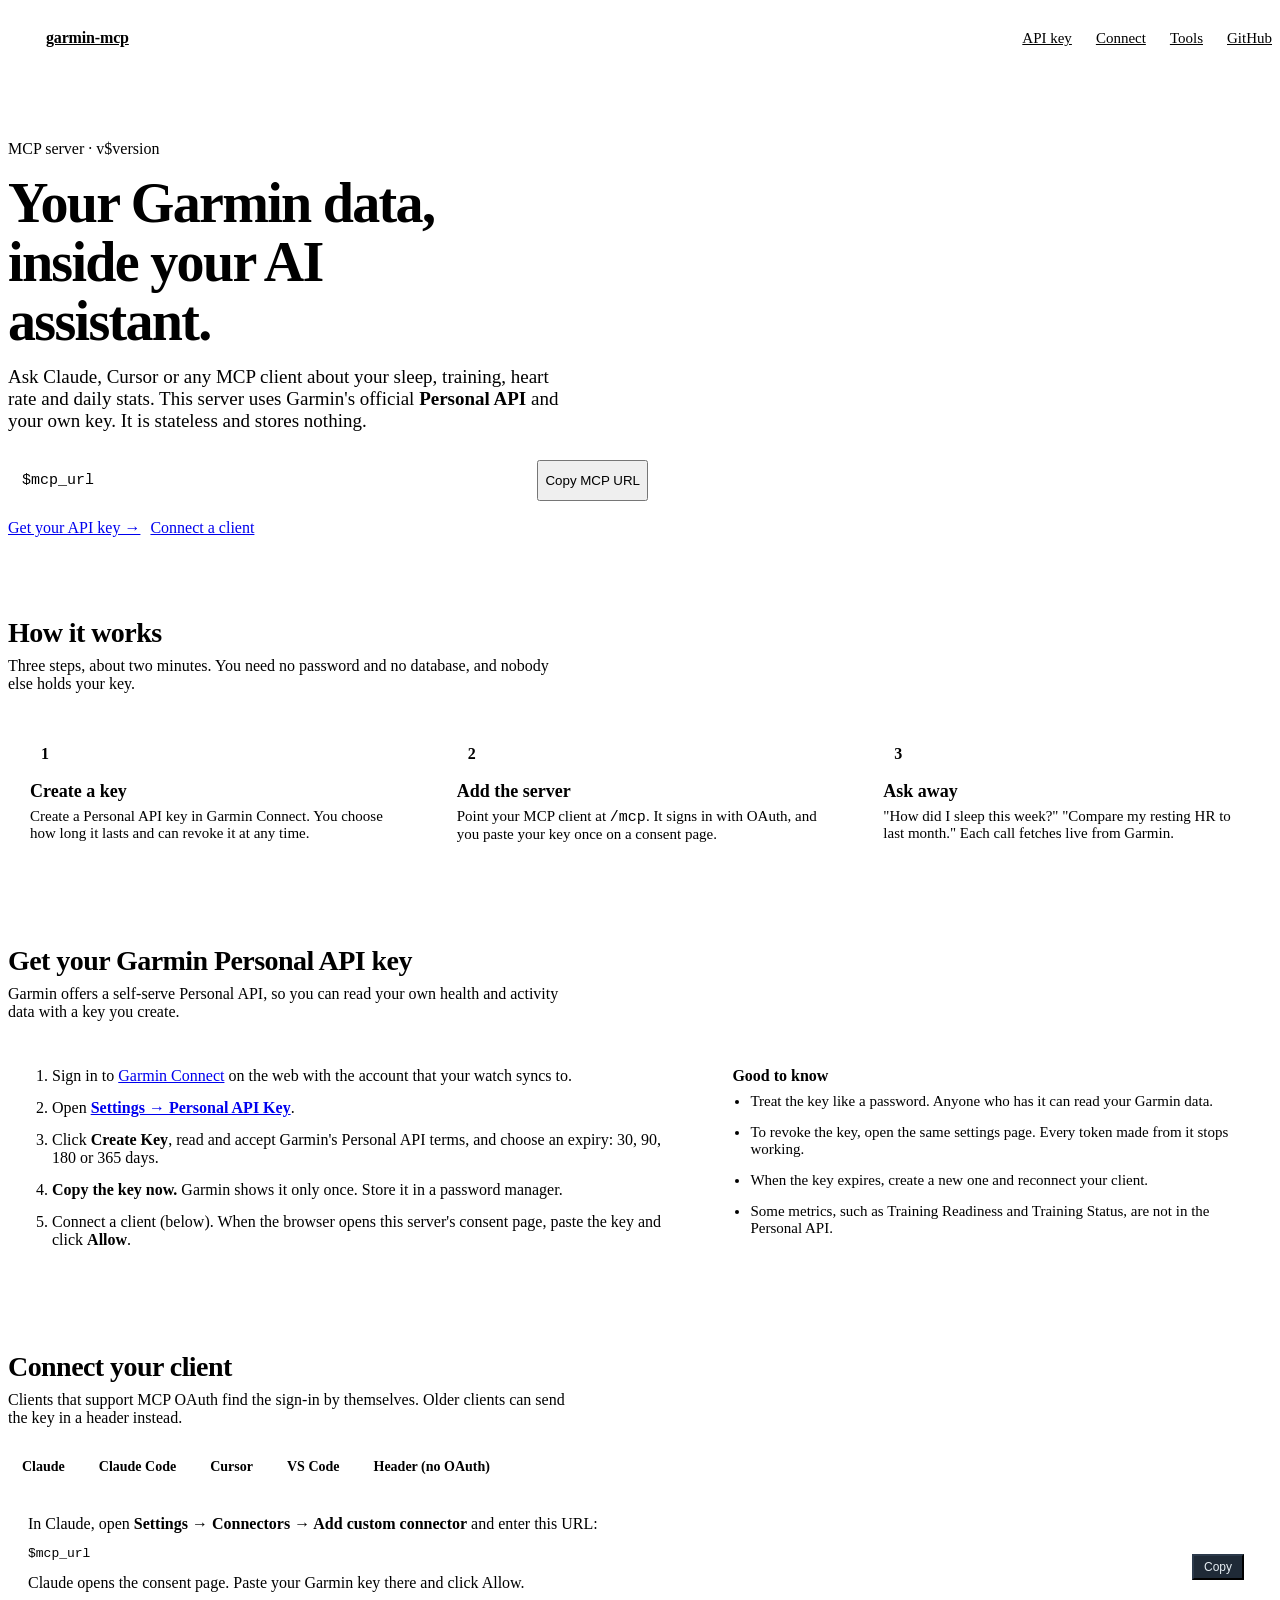
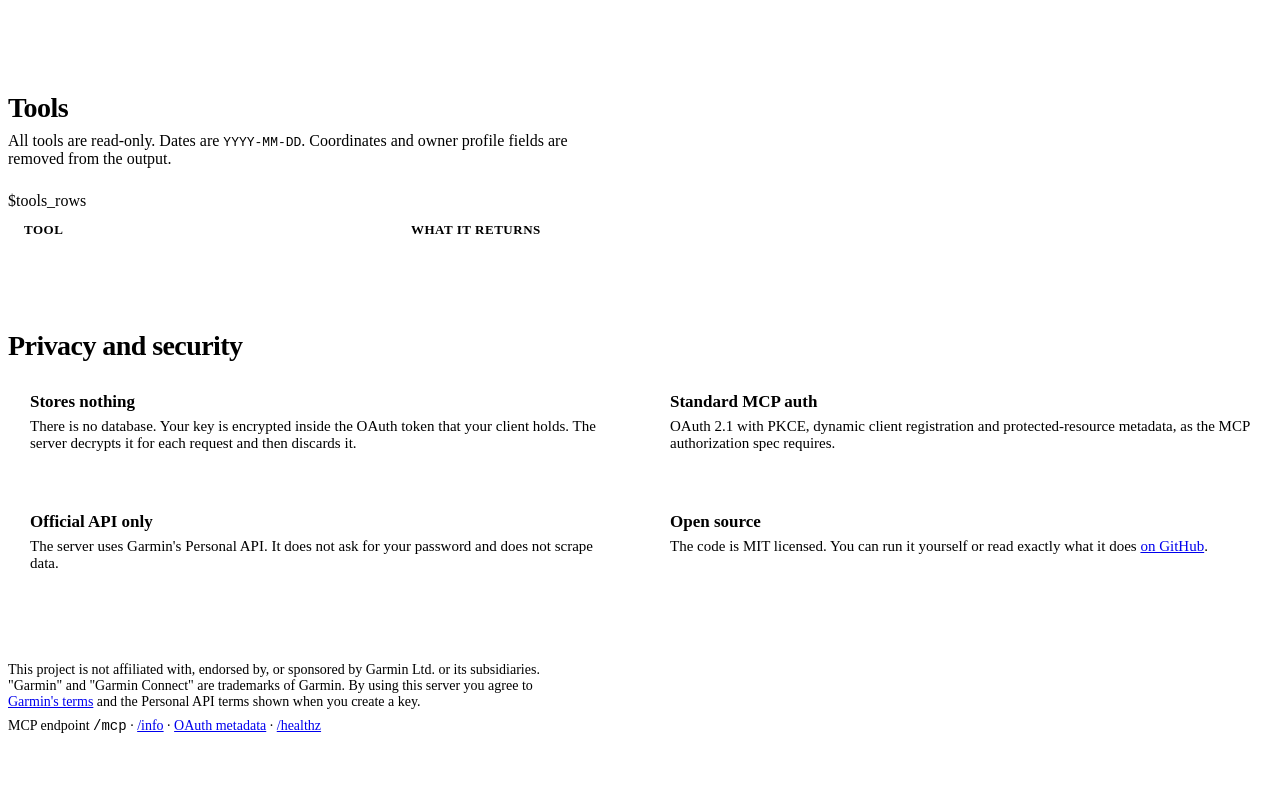
==== src/garmin_mcp/web/templates/index.html @ a0ed0093 "Move to uv, src layout and MCP OAuth 2.1 auth - uv project (uv.lock, dev dependency group); black + " ====
<!doctype html>
<html lang="en">
<head>
<meta charset="utf-8">
<meta name="viewport" content="width=device-width, initial-scale=1">
<title>Garmin MCP</title>
<meta name="description" content="Connect your own Garmin Connect data to Claude, Cursor and other MCP clients through Garmin's official Personal API. Stateless, open source, stores nothing.">
<style>
$css
header.top { border-bottom: 1px solid var(--border); background: var(--surface); }
header.top .wrap { display: flex; align-items: center; justify-content: space-between; height: 60px; }
.brand { display: flex; align-items: center; gap: 10px; font-weight: 800; letter-spacing: -.01em; color: var(--text); }
.brand:hover { text-decoration: none; }
.logo { width: 28px; height: 28px; border-radius: 8px; background: var(--accent); display: grid; place-items: center; }
.logo svg { width: 18px; height: 18px; }
nav a { color: var(--muted); margin-left: 20px; font-weight: 500; font-size: 15px; }
.hero { padding: 72px 0 40px; }
.hero h1 { font-size: clamp(34px, 6vw, 56px); line-height: 1.05; letter-spacing: -.03em; margin: 16px 0; max-width: 16ch; }
.hero p.lead { font-size: 19px; color: var(--muted); max-width: 60ch; margin: 0 0 28px; }
.endpoint { display: flex; gap: 8px; align-items: stretch; max-width: 640px; }
.endpoint code { flex: 1; min-width: 0; display: flex; align-items: center; padding: 12px 14px; border-radius: 10px; background: var(--surface); border: 1px solid var(--border); overflow-x: auto; white-space: nowrap; font-size: 15px; }
.cta { display: flex; gap: 10px; flex-wrap: wrap; margin-top: 18px; }
section { padding: 40px 0; }
section h2 { font-size: 28px; letter-spacing: -.02em; margin: 0 0 8px; }
section > .wrap > p.sub { color: var(--muted); margin: 0 0 24px; max-width: 70ch; }
.grid3 { display: grid; grid-template-columns: repeat(3, 1fr); gap: 16px; }
.step { padding: 22px; }
.step .n { width: 30px; height: 30px; border-radius: 50%; background: var(--accent-soft); color: var(--accent); font-weight: 800; display: grid; place-items: center; margin-bottom: 12px; }
.step h3 { margin: 0 0 6px; font-size: 18px; }
.step p { margin: 0; color: var(--muted); font-size: 15px; }
.guide { display: grid; grid-template-columns: 1.1fr .9fr; gap: 16px; }
.guide ol { margin: 0; padding: 22px 22px 22px 44px; }
.guide li { margin: 0 0 14px; }
.guide li:last-child { margin-bottom: 0; }
.guide aside { padding: 22px; }
.guide aside h3 { margin: 0 0 8px; font-size: 16px; }
.guide aside ul { margin: 0; padding-left: 18px; color: var(--muted); font-size: 15px; }
.tabs { display: flex; gap: 6px; flex-wrap: wrap; margin-bottom: 12px; }
.tabs button { font: inherit; font-size: 14px; font-weight: 600; padding: 8px 14px; border-radius: 999px; border: 1px solid var(--border); background: var(--surface); color: var(--muted); cursor: pointer; }
.tabs button[aria-selected="true"] { background: var(--text); color: var(--bg); border-color: var(--text); }
.panel { padding: 20px; }
.panel p { margin: 0 0 12px; }
.panel p:last-child { margin: 12px 0 0; }
.snippet { position: relative; }
.snippet .copy { position: absolute; top: 8px; right: 8px; padding: 4px 10px; font-size: 12px; background: #1f2a37; color: #e6edf3; border-color: #2c3a4b; }
table { width: 100%; border-collapse: collapse; font-size: 15px; }
th, td { text-align: left; padding: 12px 16px; border-bottom: 1px solid var(--border); vertical-align: top; }
th { font-size: 13px; text-transform: uppercase; letter-spacing: .04em; color: var(--muted); }
tr:last-child td { border-bottom: 0; }
td code { white-space: nowrap; }
.table-wrap { overflow-x: auto; }
.trust { display: grid; grid-template-columns: repeat(2, 1fr); gap: 16px; }
.trust .card { padding: 22px; }
.trust h3 { margin: 0 0 6px; font-size: 17px; }
.trust p { margin: 0; color: var(--muted); font-size: 15px; }
footer { border-top: 1px solid var(--border); padding: 28px 0 48px; color: var(--muted); font-size: 14px; }
footer p { margin: 0 0 8px; max-width: 80ch; }
@media (max-width: 760px) {
  .grid3, .guide, .trust { grid-template-columns: 1fr; }
  nav a.hide-sm { display: none; }
  .hero { padding: 48px 0 24px; }
  .endpoint { flex-direction: column; }
}
</style>
</head>
<body>
<header class="top">
  <div class="wrap">
    <a class="brand" href="/">
      <span class="logo" aria-hidden="true"><svg viewBox="0 0 24 24" fill="none" stroke="#fff" stroke-width="2.4" stroke-linecap="round" stroke-linejoin="round"><path d="M3 12h4l3-8 4 16 3-8h4"/></svg></span>
      garmin-mcp
    </a>
    <nav>
      <a class="hide-sm" href="#api-key">API key</a>
      <a class="hide-sm" href="#connect">Connect</a>
      <a class="hide-sm" href="#tools">Tools</a>
      <a href="https://github.com/SarathChandraBellam/garmin-mcp">GitHub</a>
    </nav>
  </div>
</header>

<main>
  <div class="hero">
    <div class="wrap">
      <span class="pill">MCP server &middot; v$version</span>
      <h1>Your Garmin data, inside your AI assistant.</h1>
      <p class="lead">Ask Claude, Cursor or any MCP client about your sleep, training, heart rate and daily stats.
        This server uses Garmin's official <strong>Personal API</strong> and your own key. It is stateless and stores nothing.</p>
      <div class="endpoint">
        <code id="mcp-url">$mcp_url</code>
        <button class="btn primary" data-copy="#mcp-url">Copy MCP URL</button>
      </div>
      <div class="cta">
        <a class="btn" href="#api-key">Get your API key &rarr;</a>
        <a class="btn" href="#connect">Connect a client</a>
      </div>
    </div>
  </div>

  <section>
    <div class="wrap">
      <h2>How it works</h2>
      <p class="sub">Three steps, about two minutes. You need no password and no database, and nobody else holds your key.</p>
      <div class="grid3">
        <div class="card step"><div class="n">1</div><h3>Create a key</h3><p>Create a Personal API key in Garmin Connect. You choose how long it lasts and can revoke it at any time.</p></div>
        <div class="card step"><div class="n">2</div><h3>Add the server</h3><p>Point your MCP client at <code>/mcp</code>. It signs in with OAuth, and you paste your key once on a consent page.</p></div>
        <div class="card step"><div class="n">3</div><h3>Ask away</h3><p>"How did I sleep this week?" "Compare my resting HR to last month." Each call fetches live from Garmin.</p></div>
      </div>
    </div>
  </section>

  <section id="api-key">
    <div class="wrap">
      <h2>Get your Garmin Personal API key</h2>
      <p class="sub">Garmin offers a self-serve Personal API, so you can read your own health and activity data with a key you create.</p>
      <div class="guide">
        <ol class="card">
          <li>Sign in to <a href="https://connect.garmin.com/" rel="noopener">Garmin Connect</a> on the web with the account that your watch syncs to.</li>
          <li>Open <a href="https://connect.garmin.com/app/settings/personalApiToken" rel="noopener"><strong>Settings &rarr; Personal API Key</strong></a>.</li>
          <li>Click <strong>Create Key</strong>, read and accept Garmin's Personal API terms, and choose an expiry: 30, 90, 180 or 365 days.</li>
          <li><strong>Copy the key now.</strong> Garmin shows it only once. Store it in a password manager.</li>
          <li>Connect a client (below). When the browser opens this server's consent page, paste the key and click <strong>Allow</strong>.</li>
        </ol>
        <aside class="card">
          <h3>Good to know</h3>
          <ul>
            <li>Treat the key like a password. Anyone who has it can read your Garmin data.</li>
            <li>To revoke the key, open the same settings page. Every token made from it stops working.</li>
            <li>When the key expires, create a new one and reconnect your client.</li>
            <li>Some metrics, such as Training Readiness and Training Status, are not in the Personal API.</li>
          </ul>
        </aside>
      </div>
    </div>
  </section>

  <section id="connect">
    <div class="wrap">
      <h2>Connect your client</h2>
      <p class="sub">Clients that support MCP OAuth find the sign-in by themselves. Older clients can send the key in a header instead.</p>
      <div class="tabs" role="tablist">
        <button role="tab" aria-selected="true" data-tab="t-claude">Claude</button>
        <button role="tab" aria-selected="false" data-tab="t-code">Claude Code</button>
        <button role="tab" aria-selected="false" data-tab="t-cursor">Cursor</button>
        <button role="tab" aria-selected="false" data-tab="t-vscode">VS Code</button>
        <button role="tab" aria-selected="false" data-tab="t-header">Header (no OAuth)</button>
      </div>
      <div class="card panel" id="t-claude" role="tabpanel">
        <p>In Claude, open <strong>Settings &rarr; Connectors &rarr; Add custom connector</strong> and enter this URL:</p>
        <div class="snippet"><pre id="s1">$mcp_url</pre><button class="btn copy" data-copy="#s1">Copy</button></div>
        <p class="muted">Claude opens the consent page. Paste your Garmin key there and click Allow.</p>
      </div>
      <div class="card panel" id="t-code" role="tabpanel" hidden>
        <div class="snippet"><pre id="s2">claude mcp add --transport http garmin $mcp_url</pre><button class="btn copy" data-copy="#s2">Copy</button></div>
        <p class="muted">Then run <code>/mcp</code> in Claude Code and choose <strong>Authenticate</strong>.</p>
      </div>
      <div class="card panel" id="t-cursor" role="tabpanel" hidden>
        <p>Add this to <code>~/.cursor/mcp.json</code>:</p>
        <div class="snippet"><pre id="s3">{
  "mcpServers": {
    "garmin": { "url": "$mcp_url" }
  }
}</pre><button class="btn copy" data-copy="#s3">Copy</button></div>
      </div>
      <div class="card panel" id="t-vscode" role="tabpanel" hidden>
        <p>Add this to <code>.vscode/mcp.json</code>:</p>
        <div class="snippet"><pre id="s4">{
  "servers": {
    "garmin": { "type": "http", "url": "$mcp_url" }
  }
}</pre><button class="btn copy" data-copy="#s4">Copy</button></div>
      </div>
      <div class="card panel" id="t-header" role="tabpanel" hidden>
        <p>Send your key on every request with <code>X-Garmin-Api-Key</code> (or <code>Authorization: Bearer &lt;key&gt;</code>):</p>
        <div class="snippet"><pre id="s5">{
  "mcpServers": {
    "garmin": {
      "url": "$mcp_url",
      "headers": { "X-Garmin-Api-Key": "&lt;your key&gt;" }
    }
  }
}</pre><button class="btn copy" data-copy="#s5">Copy</button></div>
      </div>
    </div>
  </section>

  <section id="tools">
    <div class="wrap">
      <h2>Tools</h2>
      <p class="sub">All tools are read-only. Dates are <code>YYYY-MM-DD</code>. Coordinates and owner profile fields are removed from the output.</p>
      <div class="card table-wrap">
        <table>
          <thead><tr><th>Tool</th><th>What it returns</th></tr></thead>
          <tbody>
$tools_rows
          </tbody>
        </table>
      </div>
    </div>
  </section>

  <section>
    <div class="wrap">
      <h2>Privacy and security</h2>
      <div class="trust">
        <div class="card"><h3>Stores nothing</h3><p>There is no database. Your key is encrypted inside the OAuth token that your client holds. The server decrypts it for each request and then discards it.</p></div>
        <div class="card"><h3>Standard MCP auth</h3><p>OAuth 2.1 with PKCE, dynamic client registration and protected-resource metadata, as the MCP authorization spec requires.</p></div>
        <div class="card"><h3>Official API only</h3><p>The server uses Garmin's Personal API. It does not ask for your password and does not scrape data.</p></div>
        <div class="card"><h3>Open source</h3><p>The code is MIT licensed. You can run it yourself or read exactly what it does <a href="https://github.com/SarathChandraBellam/garmin-mcp">on GitHub</a>.</p></div>
      </div>
    </div>
  </section>
</main>

<footer>
  <div class="wrap">
    <p>This project is not affiliated with, endorsed by, or sponsored by Garmin Ltd. or its subsidiaries. "Garmin" and "Garmin Connect" are trademarks of Garmin.
      By using this server you agree to <a href="https://www.garmin.com/legal/" rel="noopener">Garmin's terms</a> and the Personal API terms shown when you create a key.</p>
    <p>MCP endpoint <code>/mcp</code> &middot; <a href="/info">/info</a> &middot; <a href="/.well-known/oauth-authorization-server">OAuth metadata</a> &middot; <a href="/healthz">/healthz</a></p>
  </div>
</footer>

<script>
(function () {
  document.querySelectorAll("[data-copy]").forEach(function (btn) {
    btn.addEventListener("click", function () {
      var el = document.querySelector(btn.getAttribute("data-copy"));
      var text = el ? el.textContent : "";
      var label = btn.textContent;
      var done = function () { btn.textContent = "Copied"; setTimeout(function () { btn.textContent = label; }, 1400); };
      if (navigator.clipboard) { navigator.clipboard.writeText(text).then(done, function () {}); }
    });
  });
  var tabs = document.querySelectorAll("[data-tab]");
  tabs.forEach(function (tab) {
    tab.addEventListener("click", function () {
      tabs.forEach(function (t) {
        var on = t === tab;
        t.setAttribute("aria-selected", on ? "true" : "false");
        document.getElementById(t.getAttribute("data-tab")).hidden = !on;
      });
    });
  });
})();
</script>
</body>
</html>
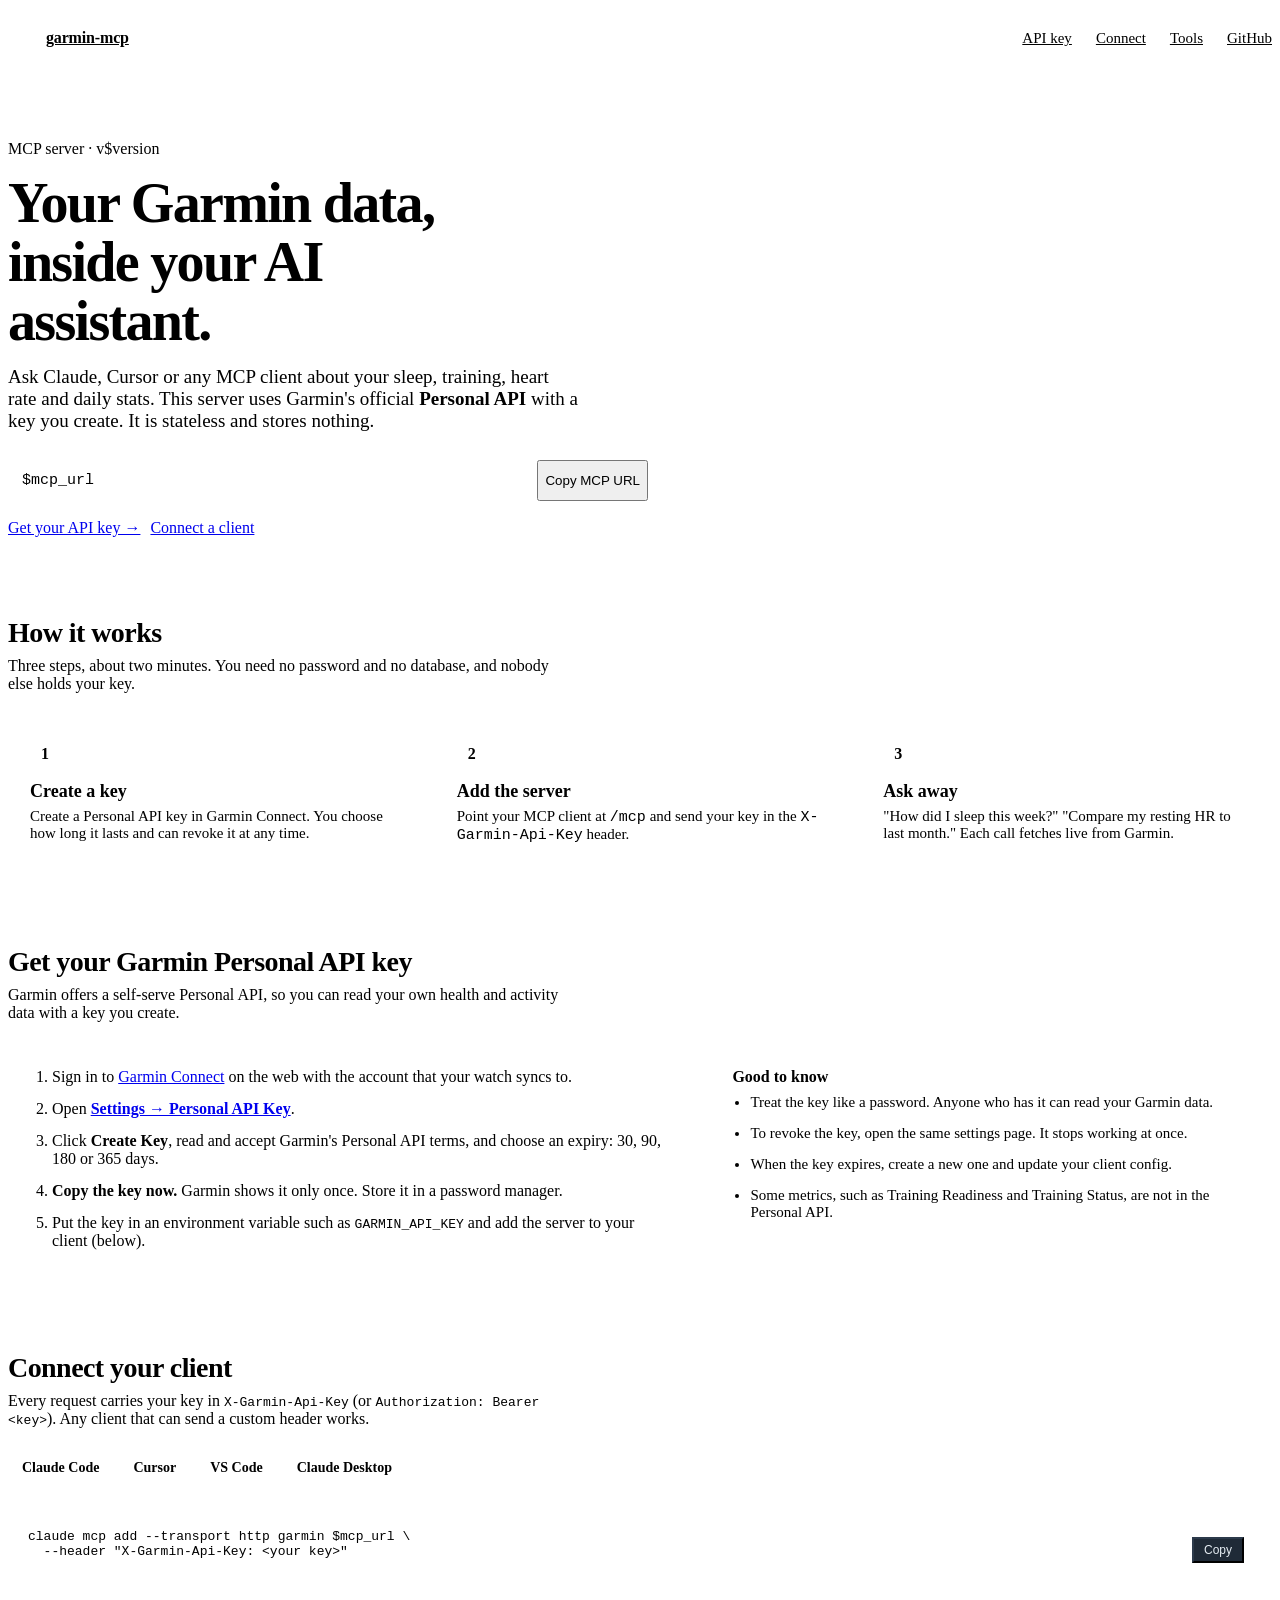
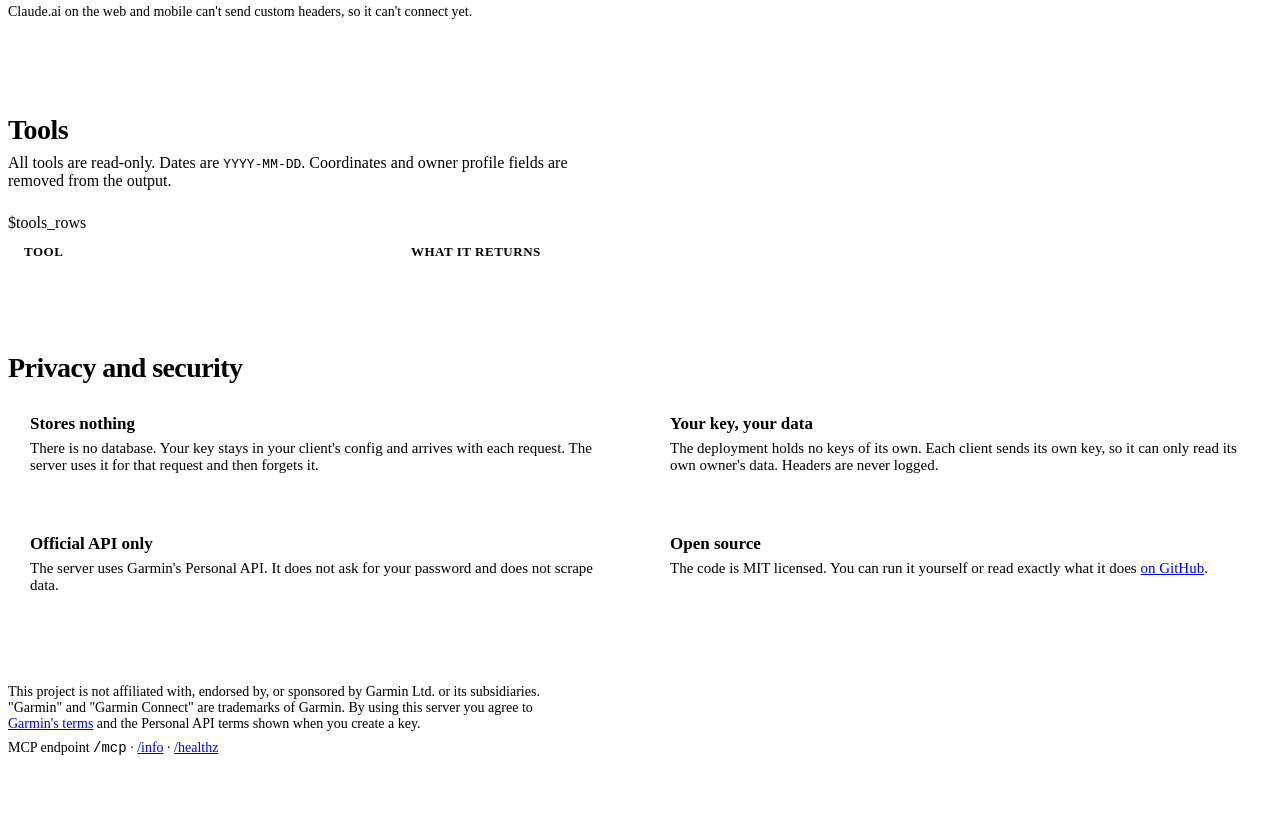
==== commit d1602fd8: "Switch auth to API key only Drop the self-issued OAuth layer (provider, consent page, token sealing)" ====
--- a/src/garmin_mcp/web/templates/index.html
+++ b/src/garmin_mcp/web/templates/index.html
@@ -85,7 +85,7 @@
       <span class="pill">MCP server &middot; v$version</span>
       <h1>Your Garmin data, inside your AI assistant.</h1>
       <p class="lead">Ask Claude, Cursor or any MCP client about your sleep, training, heart rate and daily stats.
-        This server uses Garmin's official <strong>Personal API</strong> and your own key. It is stateless and stores nothing.</p>
+        This server uses Garmin's official <strong>Personal API</strong> with a key you create. It is stateless and stores nothing.</p>
       <div class="endpoint">
         <code id="mcp-url">$mcp_url</code>
         <button class="btn primary" data-copy="#mcp-url">Copy MCP URL</button>
@@ -103,7 +103,7 @@
       <p class="sub">Three steps, about two minutes. You need no password and no database, and nobody else holds your key.</p>
       <div class="grid3">
         <div class="card step"><div class="n">1</div><h3>Create a key</h3><p>Create a Personal API key in Garmin Connect. You choose how long it lasts and can revoke it at any time.</p></div>
-        <div class="card step"><div class="n">2</div><h3>Add the server</h3><p>Point your MCP client at <code>/mcp</code>. It signs in with OAuth, and you paste your key once on a consent page.</p></div>
+        <div class="card step"><div class="n">2</div><h3>Add the server</h3><p>Point your MCP client at <code>/mcp</code> and send your key in the <code>X-Garmin-Api-Key</code> header.</p></div>
         <div class="card step"><div class="n">3</div><h3>Ask away</h3><p>"How did I sleep this week?" "Compare my resting HR to last month." Each call fetches live from Garmin.</p></div>
       </div>
     </div>
@@ -119,14 +119,14 @@
           <li>Open <a href="https://connect.garmin.com/app/settings/personalApiToken" rel="noopener"><strong>Settings &rarr; Personal API Key</strong></a>.</li>
           <li>Click <strong>Create Key</strong>, read and accept Garmin's Personal API terms, and choose an expiry: 30, 90, 180 or 365 days.</li>
           <li><strong>Copy the key now.</strong> Garmin shows it only once. Store it in a password manager.</li>
-          <li>Connect a client (below). When the browser opens this server's consent page, paste the key and click <strong>Allow</strong>.</li>
+          <li>Put the key in an environment variable such as <code>GARMIN_API_KEY</code> and add the server to your client (below).</li>
         </ol>
         <aside class="card">
           <h3>Good to know</h3>
           <ul>
             <li>Treat the key like a password. Anyone who has it can read your Garmin data.</li>
-            <li>To revoke the key, open the same settings page. Every token made from it stops working.</li>
-            <li>When the key expires, create a new one and reconnect your client.</li>
+            <li>To revoke the key, open the same settings page. It stops working at once.</li>
+            <li>When the key expires, create a new one and update your client config.</li>
             <li>Some metrics, such as Training Readiness and Training Status, are not in the Personal API.</li>
           </ul>
         </aside>
@@ -137,50 +137,57 @@
   <section id="connect">
     <div class="wrap">
       <h2>Connect your client</h2>
-      <p class="sub">Clients that support MCP OAuth find the sign-in by themselves. Older clients can send the key in a header instead.</p>
+      <p class="sub">Every request carries your key in <code>X-Garmin-Api-Key</code> (or <code>Authorization: Bearer &lt;key&gt;</code>). Any client that can send a custom header works.</p>
       <div class="tabs" role="tablist">
-        <button role="tab" aria-selected="true" data-tab="t-claude">Claude</button>
-        <button role="tab" aria-selected="false" data-tab="t-code">Claude Code</button>
+        <button role="tab" aria-selected="true" data-tab="t-code">Claude Code</button>
         <button role="tab" aria-selected="false" data-tab="t-cursor">Cursor</button>
         <button role="tab" aria-selected="false" data-tab="t-vscode">VS Code</button>
-        <button role="tab" aria-selected="false" data-tab="t-header">Header (no OAuth)</button>
-      </div>
-      <div class="card panel" id="t-claude" role="tabpanel">
-        <p>In Claude, open <strong>Settings &rarr; Connectors &rarr; Add custom connector</strong> and enter this URL:</p>
-        <div class="snippet"><pre id="s1">$mcp_url</pre><button class="btn copy" data-copy="#s1">Copy</button></div>
-        <p class="muted">Claude opens the consent page. Paste your Garmin key there and click Allow.</p>
-      </div>
-      <div class="card panel" id="t-code" role="tabpanel" hidden>
-        <div class="snippet"><pre id="s2">claude mcp add --transport http garmin $mcp_url</pre><button class="btn copy" data-copy="#s2">Copy</button></div>
-        <p class="muted">Then run <code>/mcp</code> in Claude Code and choose <strong>Authenticate</strong>.</p>
+        <button role="tab" aria-selected="false" data-tab="t-desktop">Claude Desktop</button>
+      </div>
+      <div class="card panel" id="t-code" role="tabpanel">
+        <div class="snippet"><pre id="s1">claude mcp add --transport http garmin $mcp_url \
+  --header "X-Garmin-Api-Key: &lt;your key&gt;"</pre><button class="btn copy" data-copy="#s1">Copy</button></div>
       </div>
       <div class="card panel" id="t-cursor" role="tabpanel" hidden>
         <p>Add this to <code>~/.cursor/mcp.json</code>:</p>
-        <div class="snippet"><pre id="s3">{
-  "mcpServers": {
-    "garmin": { "url": "$mcp_url" }
-  }
-}</pre><button class="btn copy" data-copy="#s3">Copy</button></div>
-      </div>
-      <div class="card panel" id="t-vscode" role="tabpanel" hidden>
-        <p>Add this to <code>.vscode/mcp.json</code>:</p>
-        <div class="snippet"><pre id="s4">{
-  "servers": {
-    "garmin": { "type": "http", "url": "$mcp_url" }
-  }
-}</pre><button class="btn copy" data-copy="#s4">Copy</button></div>
-      </div>
-      <div class="card panel" id="t-header" role="tabpanel" hidden>
-        <p>Send your key on every request with <code>X-Garmin-Api-Key</code> (or <code>Authorization: Bearer &lt;key&gt;</code>):</p>
-        <div class="snippet"><pre id="s5">{
+        <div class="snippet"><pre id="s2">{
   "mcpServers": {
     "garmin": {
       "url": "$mcp_url",
-      "headers": { "X-Garmin-Api-Key": "&lt;your key&gt;" }
+      "headers": { "X-Garmin-Api-Key": "&#36;{env:GARMIN_API_KEY}" }
     }
   }
-}</pre><button class="btn copy" data-copy="#s5">Copy</button></div>
-      </div>
+}</pre><button class="btn copy" data-copy="#s2">Copy</button></div>
+      </div>
+      <div class="card panel" id="t-vscode" role="tabpanel" hidden>
+        <p>Add this to <code>.vscode/mcp.json</code>. VS Code asks for the key once and stores it securely:</p>
+        <div class="snippet"><pre id="s3">{
+  "inputs": [
+    { "type": "promptString", "id": "garmin-key", "description": "Garmin Personal API key", "password": true }
+  ],
+  "servers": {
+    "garmin": {
+      "type": "http",
+      "url": "$mcp_url",
+      "headers": { "X-Garmin-Api-Key": "&#36;{input:garmin-key}" }
+    }
+  }
+}</pre><button class="btn copy" data-copy="#s3">Copy</button></div>
+      </div>
+      <div class="card panel" id="t-desktop" role="tabpanel" hidden>
+        <p>Add this to <code>claude_desktop_config.json</code>. It uses <code>mcp-remote</code> to send the header:</p>
+        <div class="snippet"><pre id="s4">{
+  "mcpServers": {
+    "garmin": {
+      "command": "npx",
+      "args": ["-y", "mcp-remote", "$mcp_url",
+               "--header", "X-Garmin-Api-Key:&#36;{GARMIN_API_KEY}"],
+      "env": { "GARMIN_API_KEY": "&lt;your key&gt;" }
+    }
+  }
+}</pre><button class="btn copy" data-copy="#s4">Copy</button></div>
+      </div>
+      <p class="muted" style="margin-top:12px;font-size:14px">Claude.ai on the web and mobile can't send custom headers, so it can't connect yet.</p>
     </div>
   </section>
 
@@ -203,8 +210,8 @@
     <div class="wrap">
       <h2>Privacy and security</h2>
       <div class="trust">
-        <div class="card"><h3>Stores nothing</h3><p>There is no database. Your key is encrypted inside the OAuth token that your client holds. The server decrypts it for each request and then discards it.</p></div>
-        <div class="card"><h3>Standard MCP auth</h3><p>OAuth 2.1 with PKCE, dynamic client registration and protected-resource metadata, as the MCP authorization spec requires.</p></div>
+        <div class="card"><h3>Stores nothing</h3><p>There is no database. Your key stays in your client's config and arrives with each request. The server uses it for that request and then forgets it.</p></div>
+        <div class="card"><h3>Your key, your data</h3><p>The deployment holds no keys of its own. Each client sends its own key, so it can only read its own owner's data. Headers are never logged.</p></div>
         <div class="card"><h3>Official API only</h3><p>The server uses Garmin's Personal API. It does not ask for your password and does not scrape data.</p></div>
         <div class="card"><h3>Open source</h3><p>The code is MIT licensed. You can run it yourself or read exactly what it does <a href="https://github.com/SarathChandraBellam/garmin-mcp">on GitHub</a>.</p></div>
       </div>
@@ -216,7 +223,7 @@
   <div class="wrap">
     <p>This project is not affiliated with, endorsed by, or sponsored by Garmin Ltd. or its subsidiaries. "Garmin" and "Garmin Connect" are trademarks of Garmin.
       By using this server you agree to <a href="https://www.garmin.com/legal/" rel="noopener">Garmin's terms</a> and the Personal API terms shown when you create a key.</p>
-    <p>MCP endpoint <code>/mcp</code> &middot; <a href="/info">/info</a> &middot; <a href="/.well-known/oauth-authorization-server">OAuth metadata</a> &middot; <a href="/healthz">/healthz</a></p>
+    <p>MCP endpoint <code>/mcp</code> &middot; <a href="/info">/info</a> &middot; <a href="/healthz">/healthz</a></p>
   </div>
 </footer>
 
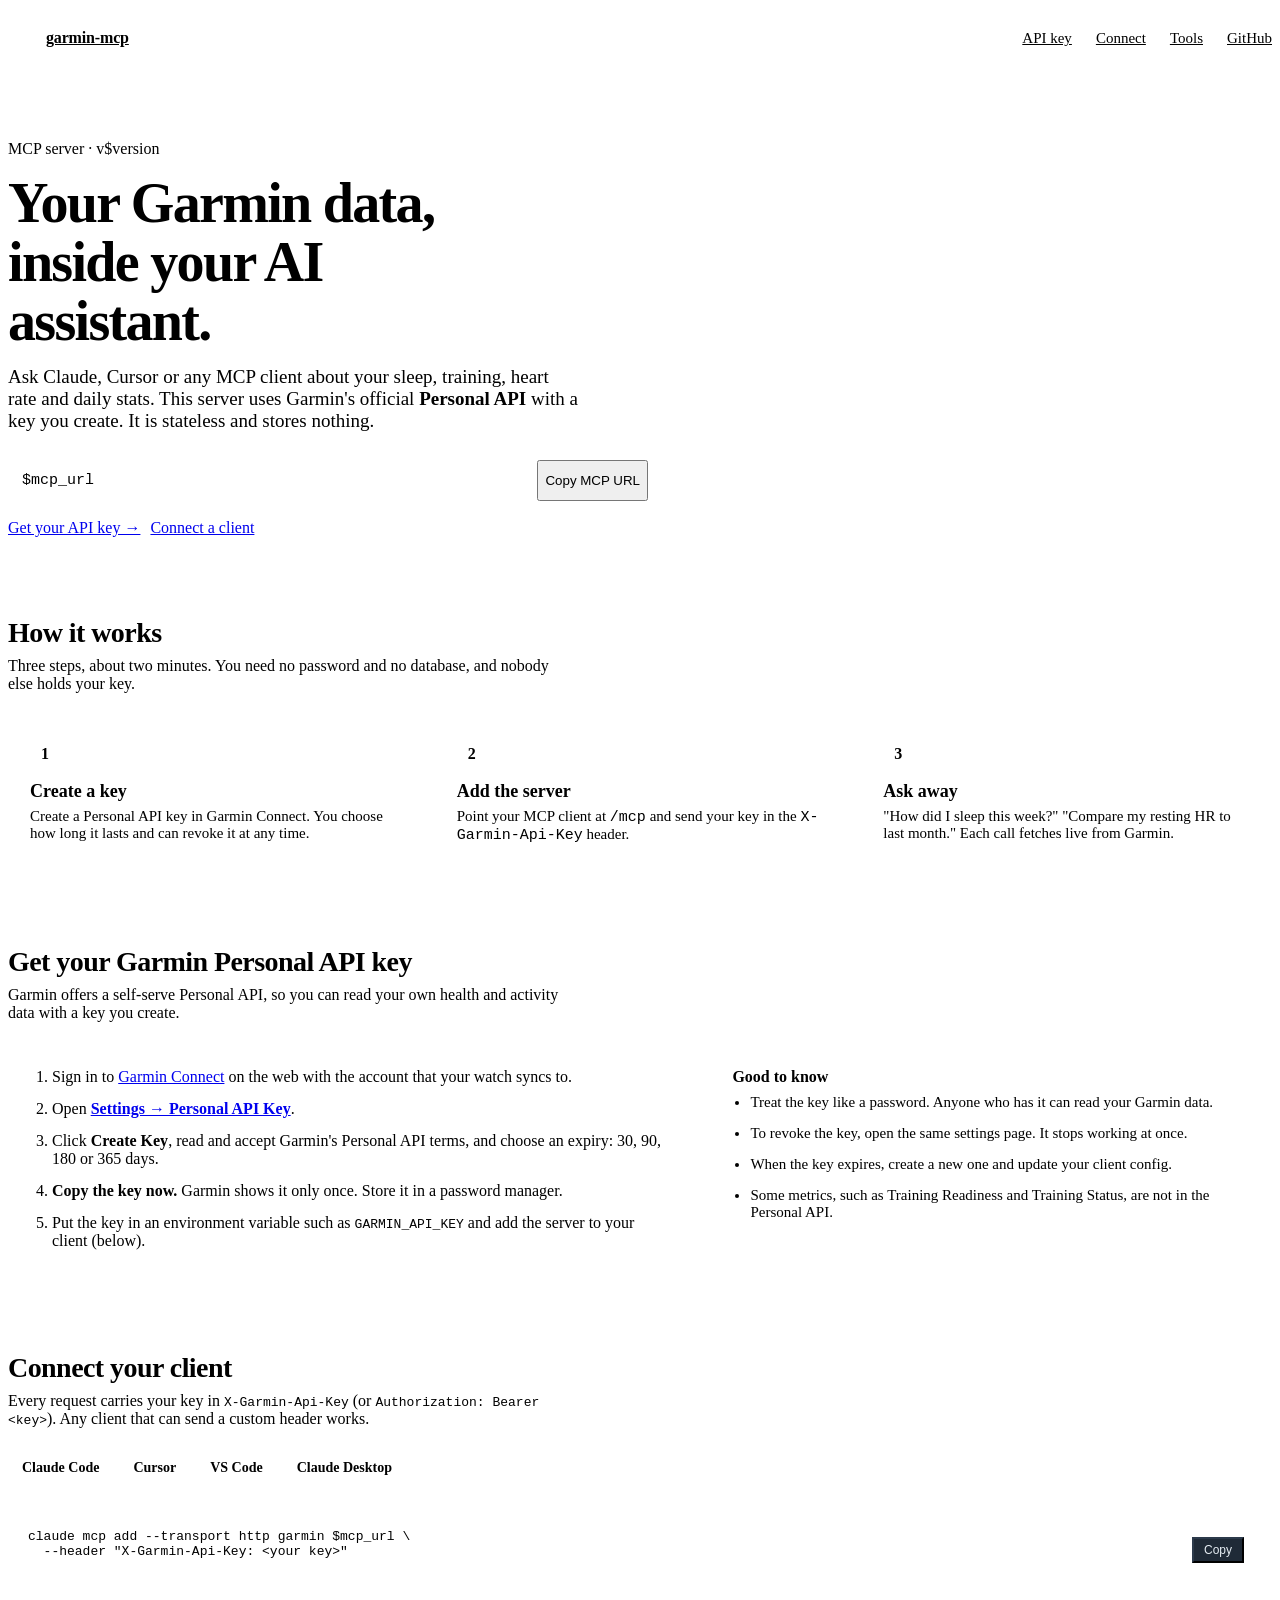
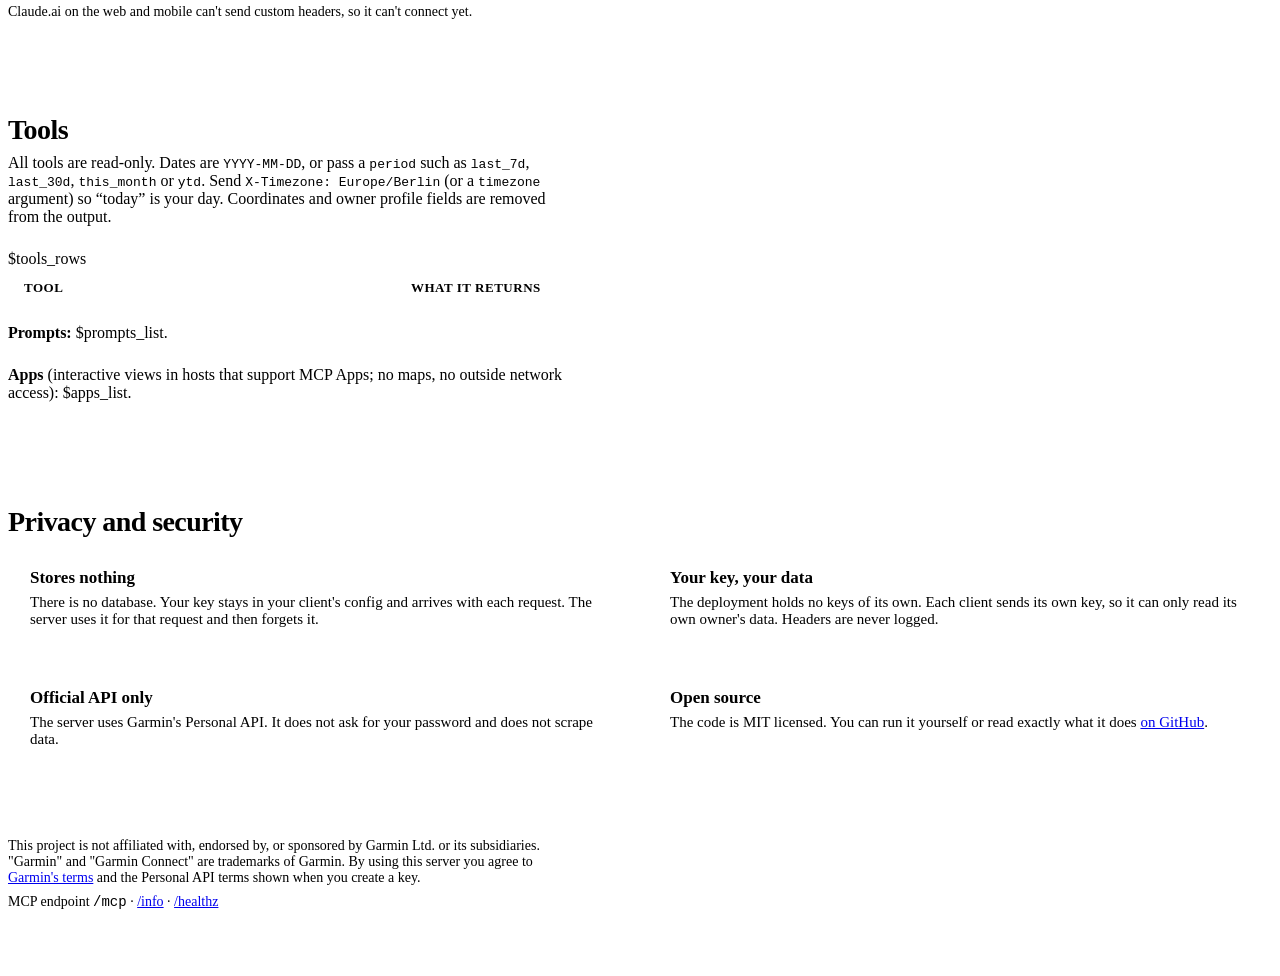
==== commit 7f2d44e1: "feat: time windows, analytics tools, elicitation and MCP Apps Phase 1 (#15): a shared `period` param" ====
--- a/src/garmin_mcp/web/templates/index.html
+++ b/src/garmin_mcp/web/templates/index.html
@@ -194,7 +194,7 @@
   <section id="tools">
     <div class="wrap">
       <h2>Tools</h2>
-      <p class="sub">All tools are read-only. Dates are <code>YYYY-MM-DD</code>. Coordinates and owner profile fields are removed from the output.</p>
+      <p class="sub">All tools are read-only. Dates are <code>YYYY-MM-DD</code>, or pass a <code>period</code> such as <code>last_7d</code>, <code>last_30d</code>, <code>this_month</code> or <code>ytd</code>. Send <code>X-Timezone: Europe/Berlin</code> (or a <code>timezone</code> argument) so &ldquo;today&rdquo; is your day. Coordinates and owner profile fields are removed from the output.</p>
       <div class="card table-wrap">
         <table>
           <thead><tr><th>Tool</th><th>What it returns</th></tr></thead>
@@ -203,6 +203,8 @@
           </tbody>
         </table>
       </div>
+      <p class="sub" style="margin-top:16px"><strong>Prompts:</strong> $prompts_list.</p>
+      <p class="sub"><strong>Apps</strong> (interactive views in hosts that support MCP Apps; no maps, no outside network access): $apps_list.</p>
     </div>
   </section>
 
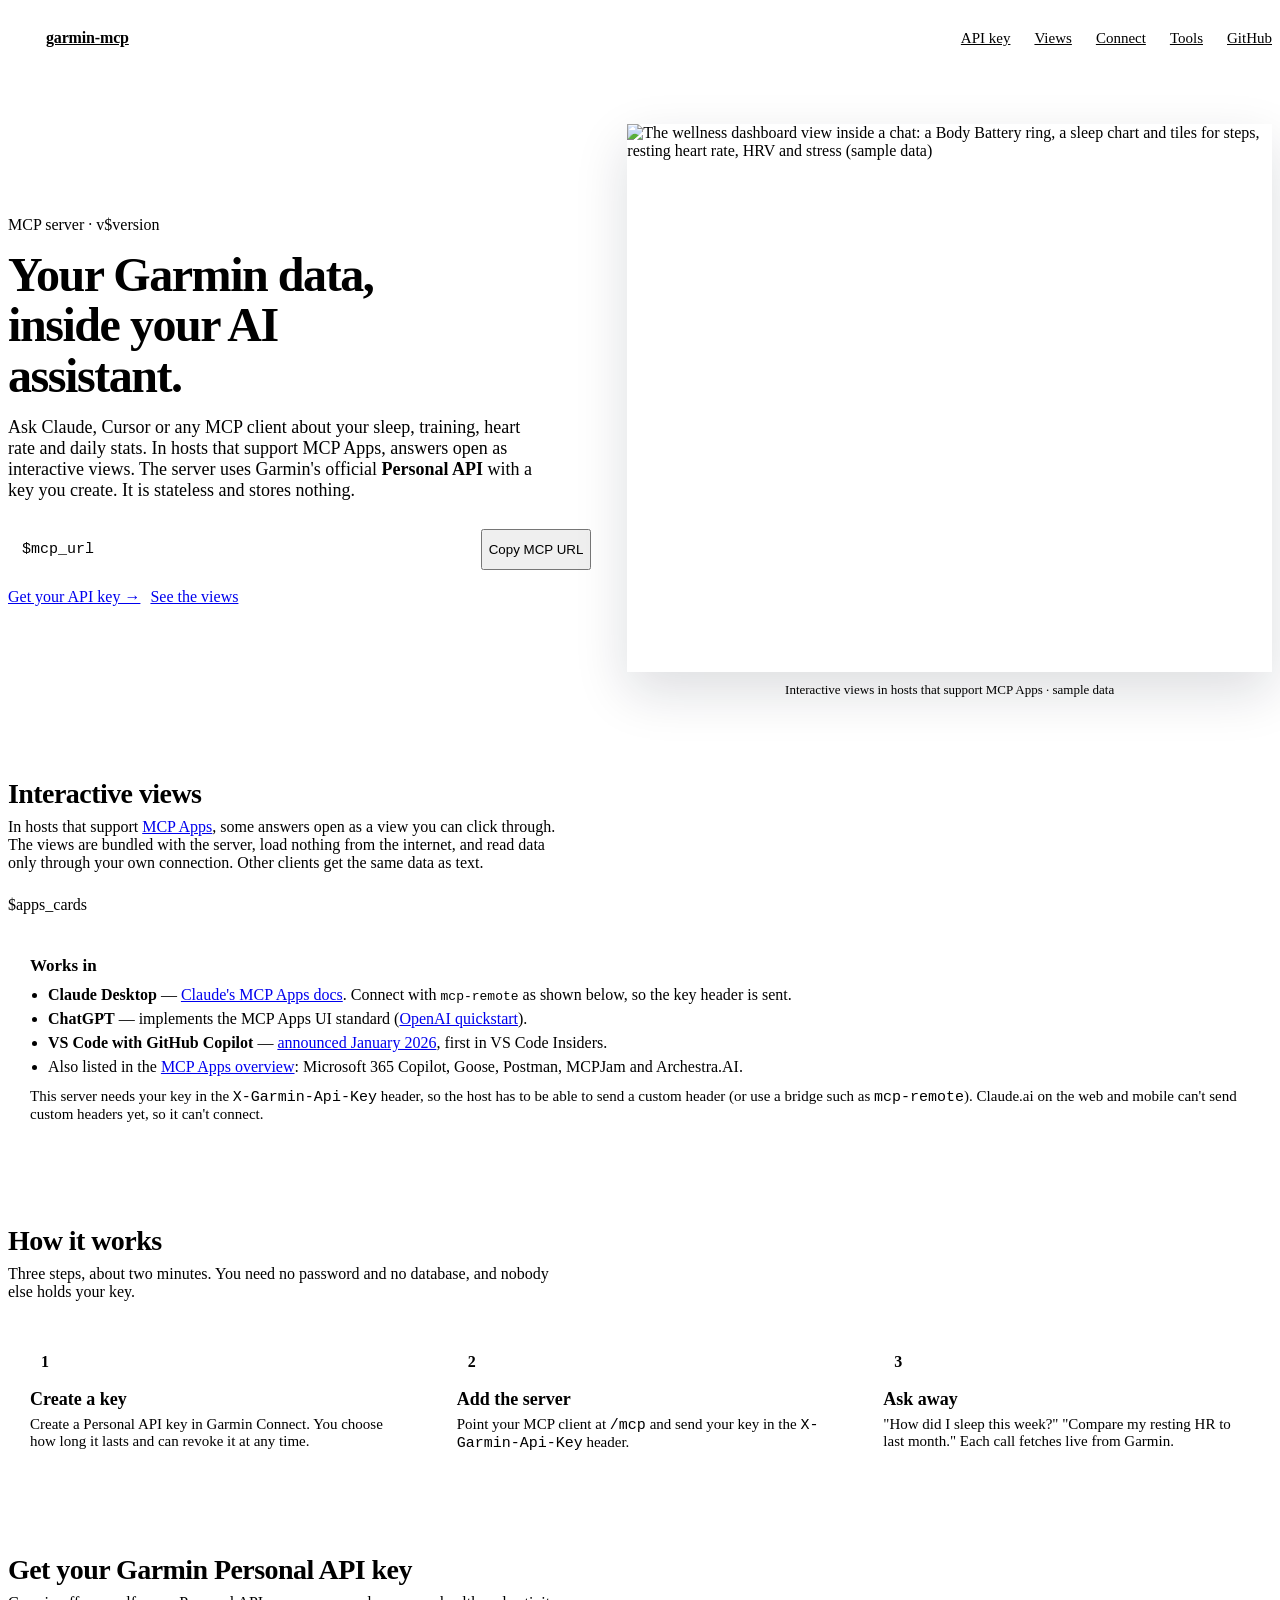
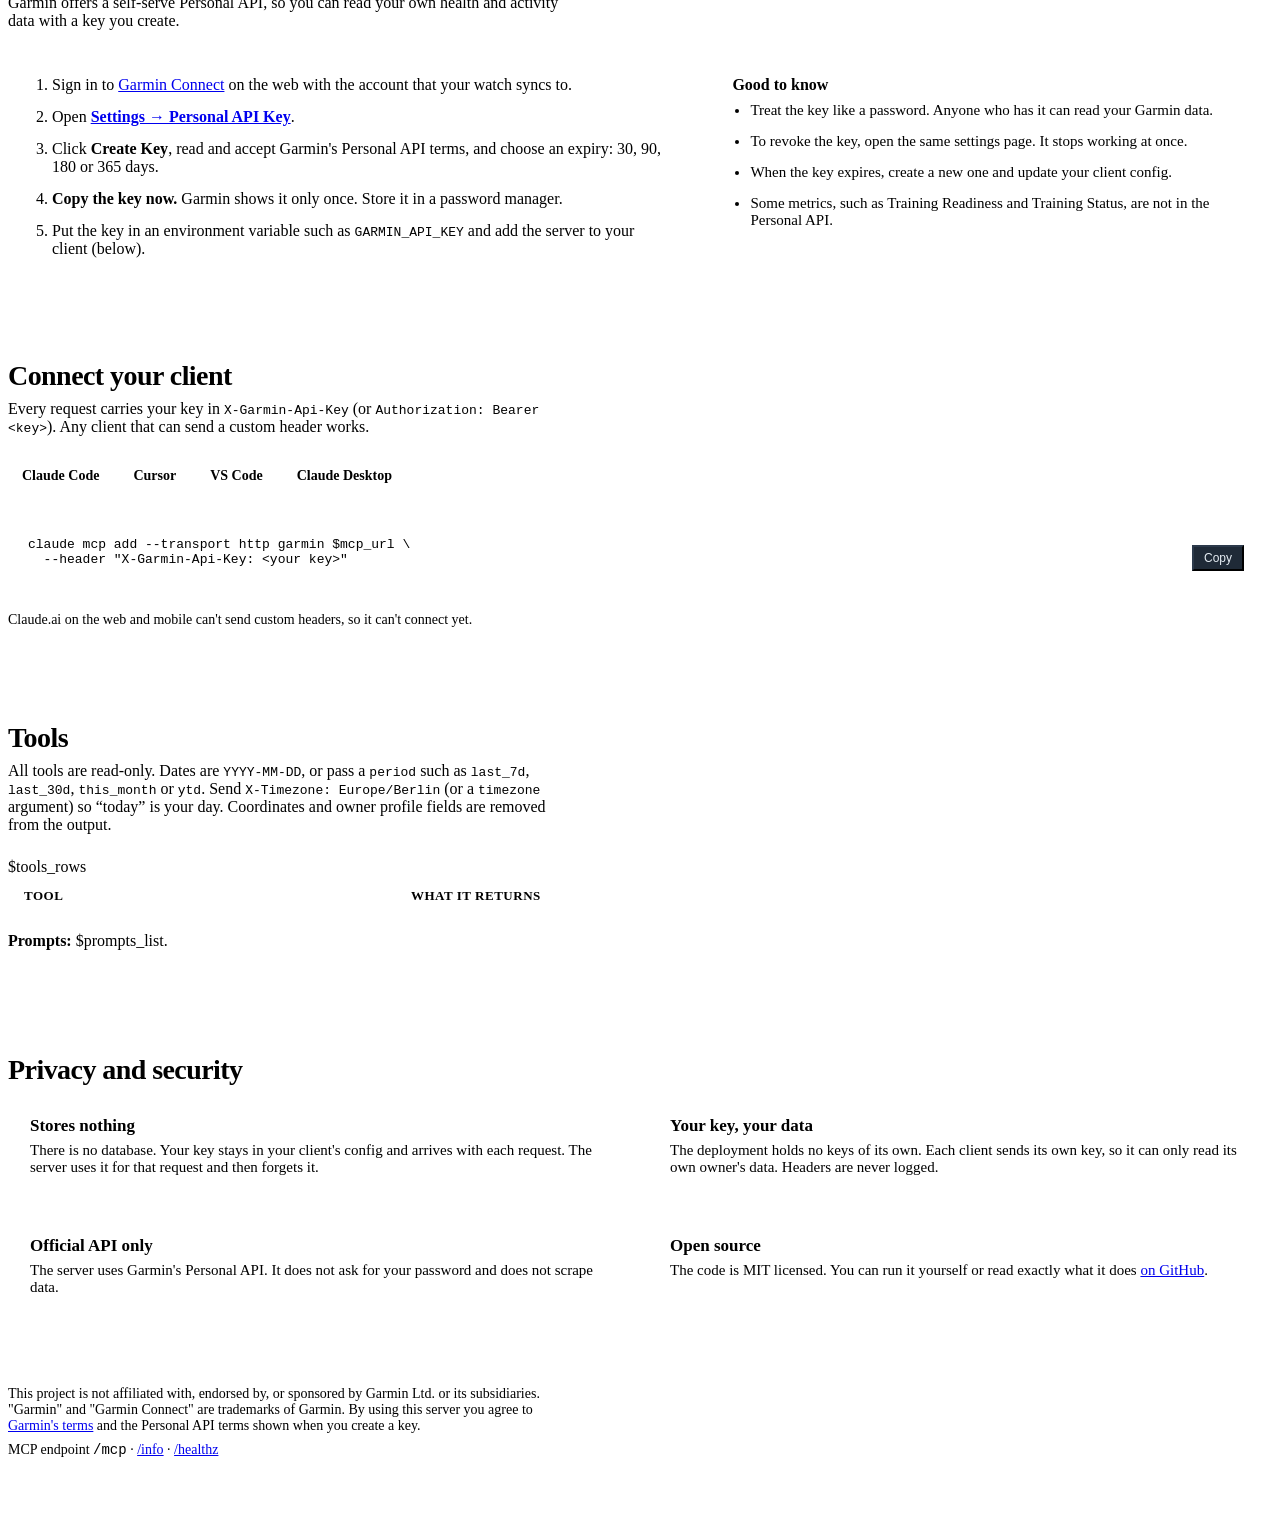
==== commit 1977f7d1: "feat: polish the MCP App views and landing page for promo (#24) - Shared design tokens (_tokens.css)" ====
--- a/src/garmin_mcp/web/templates/index.html
+++ b/src/garmin_mcp/web/templates/index.html
@@ -5,6 +5,19 @@
 <meta name="viewport" content="width=device-width, initial-scale=1">
 <title>Garmin MCP</title>
 <meta name="description" content="Connect your own Garmin Connect data to Claude, Cursor and other MCP clients through Garmin's official Personal API. Stateless, open source, stores nothing.">
+<meta property="og:type" content="website">
+<meta property="og:site_name" content="garmin-mcp">
+<meta property="og:title" content="garmin-mcp: your Garmin data, inside your AI assistant">
+<meta property="og:description" content="Open-source MCP server for your own Garmin Connect data, with interactive views in hosts that support MCP Apps. Official Personal API, stateless, stores nothing.">
+<meta property="og:url" content="$page_url">
+<meta property="og:image" content="$og_image">
+<meta property="og:image:width" content="1200">
+<meta property="og:image:height" content="630">
+<meta property="og:image:alt" content="The garmin-mcp wellness dashboard, shown with sample data">
+<meta name="twitter:card" content="summary_large_image">
+<meta name="twitter:title" content="garmin-mcp: your Garmin data, inside your AI assistant">
+<meta name="twitter:description" content="Open-source MCP server for your own Garmin Connect data, with interactive views. Stateless, stores nothing.">
+<meta name="twitter:image" content="$og_image">
 <style>
 $css
 header.top { border-bottom: 1px solid var(--border); background: var(--surface); }
@@ -14,9 +27,22 @@
 .logo { width: 28px; height: 28px; border-radius: 8px; background: var(--accent); display: grid; place-items: center; }
 .logo svg { width: 18px; height: 18px; }
 nav a { color: var(--muted); margin-left: 20px; font-weight: 500; font-size: 15px; }
-.hero { padding: 72px 0 40px; }
-.hero h1 { font-size: clamp(34px, 6vw, 56px); line-height: 1.05; letter-spacing: -.03em; margin: 16px 0; max-width: 16ch; }
-.hero p.lead { font-size: 19px; color: var(--muted); max-width: 60ch; margin: 0 0 28px; }
+.hero { padding: 56px 0 40px; }
+.hero .wrap { display: grid; grid-template-columns: minmax(0, .95fr) minmax(0, 1.05fr); gap: 36px; align-items: center; }
+.hero h1 { font-size: clamp(34px, 4.6vw, 48px); line-height: 1.05; letter-spacing: -.03em; margin: 16px 0; max-width: 16ch; }
+.hero p.lead { font-size: 18px; color: var(--muted); max-width: 60ch; margin: 0 0 28px; }
+.shot { margin: 0; }
+.shot img { display: block; width: 100%; height: auto; border-radius: var(--radius); border: 1px solid var(--border); box-shadow: 0 20px 50px rgba(16,24,40,.14); background: var(--surface); }
+.shot figcaption { font-size: 13px; color: var(--muted); margin-top: 10px; text-align: center; }
+.apps { display: grid; grid-template-columns: repeat(5, 1fr); gap: 12px; margin-bottom: 20px; }
+.apps .card { padding: 16px; }
+.apps h3 { margin: 0 0 4px; font-size: 15px; }
+.apps p { margin: 0; color: var(--muted); font-size: 14px; line-height: 1.45; }
+.works { padding: 22px; }
+.works h3 { margin: 0 0 10px; font-size: 17px; }
+.works ul { margin: 0 0 12px; padding-left: 18px; }
+.works li { margin: 0 0 6px; }
+.works p { margin: 0; color: var(--muted); font-size: 15px; }
 .endpoint { display: flex; gap: 8px; align-items: stretch; max-width: 640px; }
 .endpoint code { flex: 1; min-width: 0; display: flex; align-items: center; padding: 12px 14px; border-radius: 10px; background: var(--surface); border: 1px solid var(--border); overflow-x: auto; white-space: nowrap; font-size: 15px; }
 .cta { display: flex; gap: 10px; flex-wrap: wrap; margin-top: 18px; }
@@ -55,6 +81,10 @@
 .trust p { margin: 0; color: var(--muted); font-size: 15px; }
 footer { border-top: 1px solid var(--border); padding: 28px 0 48px; color: var(--muted); font-size: 14px; }
 footer p { margin: 0 0 8px; max-width: 80ch; }
+@media (max-width: 960px) {
+  .hero .wrap { grid-template-columns: 1fr; gap: 28px; }
+  .apps { grid-template-columns: repeat(2, 1fr); }
+}
 @media (max-width: 760px) {
   .grid3, .guide, .trust { grid-template-columns: 1fr; }
   nav a.hide-sm { display: none; }
@@ -72,6 +102,7 @@
     </a>
     <nav>
       <a class="hide-sm" href="#api-key">API key</a>
+      <a class="hide-sm" href="#apps">Views</a>
       <a class="hide-sm" href="#connect">Connect</a>
       <a class="hide-sm" href="#tools">Tools</a>
       <a href="https://github.com/SarathChandraBellam/garmin-mcp">GitHub</a>
@@ -82,20 +113,50 @@
 <main>
   <div class="hero">
     <div class="wrap">
-      <span class="pill">MCP server &middot; v$version</span>
-      <h1>Your Garmin data, inside your AI assistant.</h1>
-      <p class="lead">Ask Claude, Cursor or any MCP client about your sleep, training, heart rate and daily stats.
-        This server uses Garmin's official <strong>Personal API</strong> with a key you create. It is stateless and stores nothing.</p>
-      <div class="endpoint">
-        <code id="mcp-url">$mcp_url</code>
-        <button class="btn primary" data-copy="#mcp-url">Copy MCP URL</button>
-      </div>
-      <div class="cta">
-        <a class="btn" href="#api-key">Get your API key &rarr;</a>
-        <a class="btn" href="#connect">Connect a client</a>
-      </div>
+      <div>
+        <span class="pill">MCP server &middot; v$version</span>
+        <h1>Your Garmin data, inside your AI assistant.</h1>
+        <p class="lead">Ask Claude, Cursor or any MCP client about your sleep, training, heart rate and daily stats.
+          In hosts that support MCP Apps, answers open as interactive views. The server uses Garmin's official
+          <strong>Personal API</strong> with a key you create. It is stateless and stores nothing.</p>
+        <div class="endpoint">
+          <code id="mcp-url">$mcp_url</code>
+          <button class="btn primary" data-copy="#mcp-url">Copy MCP URL</button>
+        </div>
+        <div class="cta">
+          <a class="btn" href="#api-key">Get your API key &rarr;</a>
+          <a class="btn" href="#apps">See the views</a>
+        </div>
+      </div>
+      <figure class="shot">
+        <picture>
+          <source srcset="/static/hero-dark.png" media="(prefers-color-scheme: dark)">
+          <img src="/static/hero-light.png" width="1728" height="1468" alt="The wellness dashboard view inside a chat: a Body Battery ring, a sleep chart and tiles for steps, resting heart rate, HRV and stress (sample data)">
+        </picture>
+        <figcaption>Interactive views in hosts that support MCP Apps &middot; sample data</figcaption>
+      </figure>
     </div>
   </div>
+
+  <section id="apps">
+    <div class="wrap">
+      <h2>Interactive views</h2>
+      <p class="sub">In hosts that support <a href="https://modelcontextprotocol.io/extensions/apps/overview" rel="noopener">MCP Apps</a>, some answers open as a view you can click through. The views are bundled with the server, load nothing from the internet, and read data only through your own connection. Other clients get the same data as text.</p>
+      <div class="apps">
+$apps_cards
+      </div>
+      <div class="card works">
+        <h3>Works in</h3>
+        <ul>
+          <li><strong>Claude Desktop</strong> &mdash; <a href="https://claude.com/docs/connectors/building/mcp-apps/getting-started" rel="noopener">Claude's MCP Apps docs</a>. Connect with <code>mcp-remote</code> as shown below, so the key header is sent.</li>
+          <li><strong>ChatGPT</strong> &mdash; implements the MCP Apps UI standard (<a href="https://developers.openai.com/plugins/build/app-quickstart" rel="noopener">OpenAI quickstart</a>).</li>
+          <li><strong>VS Code with GitHub Copilot</strong> &mdash; <a href="https://code.visualstudio.com/blogs/2026/01/26/mcp-apps-support" rel="noopener">announced January 2026</a>, first in VS Code Insiders.</li>
+          <li>Also listed in the <a href="https://modelcontextprotocol.io/extensions/apps/overview" rel="noopener">MCP Apps overview</a>: Microsoft 365 Copilot, Goose, Postman, MCPJam and Archestra.AI.</li>
+        </ul>
+        <p>This server needs your key in the <code>X-Garmin-Api-Key</code> header, so the host has to be able to send a custom header (or use a bridge such as <code>mcp-remote</code>). Claude.ai on the web and mobile can't send custom headers yet, so it can't connect.</p>
+      </div>
+    </div>
+  </section>
 
   <section>
     <div class="wrap">
@@ -204,7 +265,6 @@
         </table>
       </div>
       <p class="sub" style="margin-top:16px"><strong>Prompts:</strong> $prompts_list.</p>
-      <p class="sub"><strong>Apps</strong> (interactive views in hosts that support MCP Apps; no maps, no outside network access): $apps_list.</p>
     </div>
   </section>
 
